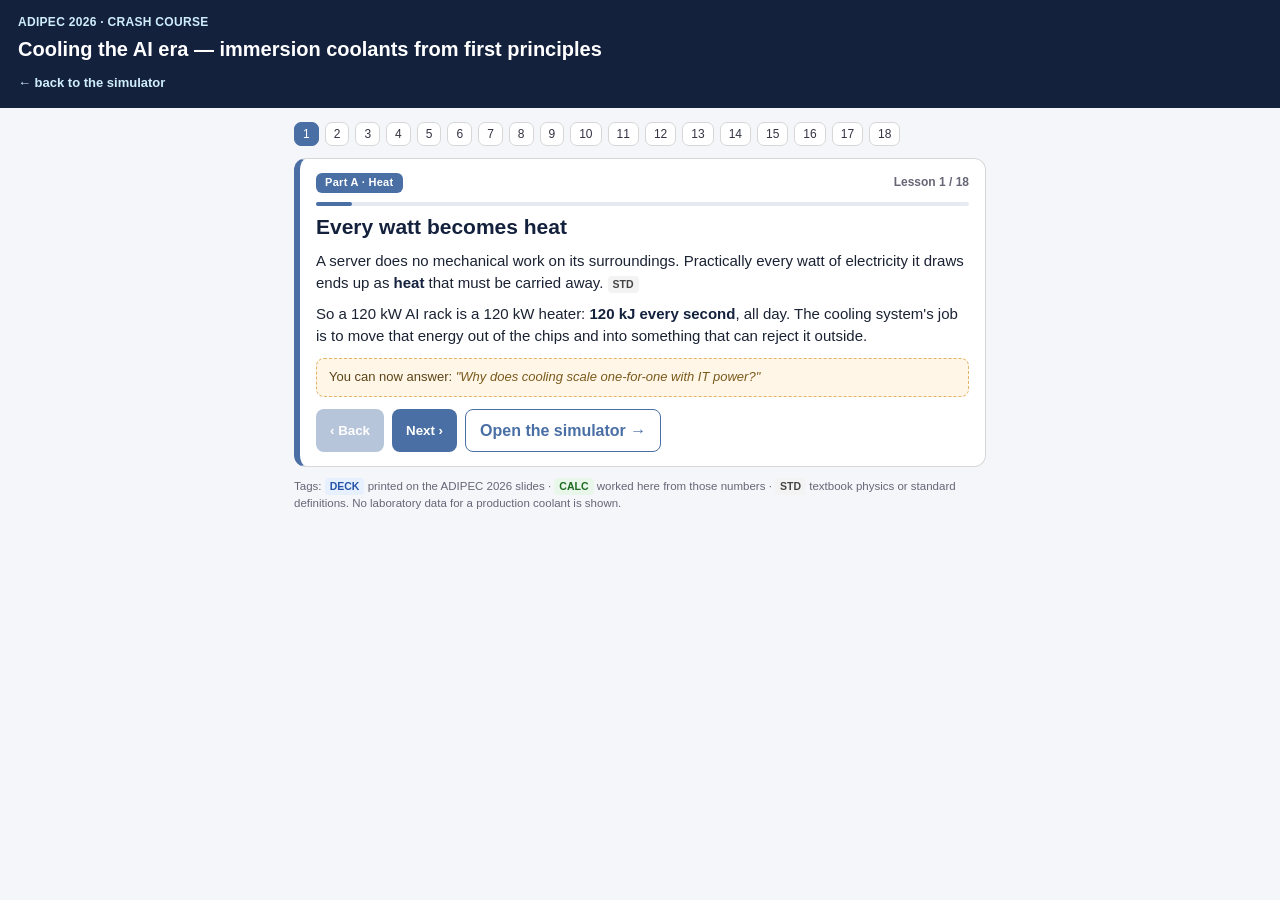
==== course.html @ 6c2c4c82 "Add files via upload" ====
<!DOCTYPE html>
<html lang="en">
<head>
<meta charset="utf-8">
<meta name="viewport" content="width=device-width, initial-scale=1">
<title>Immersion Coolant Crash Course</title>
<meta name="description" content="A fundamentals-to-expert crash course on single-phase immersion cooling and Group III base oil as a coolant: heat transfer, OCP figures of merit, dielectric and fire-safety properties, qualification and market sizing.">
<meta property="og:title" content="Immersion Coolant Crash Course">
<meta property="og:description" content="18 lessons, fundamentals → expert: why AI racks need liquid, how OCP scores a coolant, and how to defend Group III base oil as one.">
<meta property="og:type" content="website">
<link rel="stylesheet" href="style.css">
<style>
main{max-width:720px;display:block}
header{position:sticky;top:0;z-index:5}
header h1{margin-bottom:6px}
.toc{display:flex;flex-wrap:wrap;gap:6px;margin:0 0 12px}
.toc button{border:1px solid var(--line);background:#fff;border-radius:7px;padding:4px 8px;font-size:12px;cursor:pointer;color:#334}
.toc button.on{background:var(--cond);color:#fff;border-color:var(--cond)}
.toc button.done{border-color:var(--feas)}
.back{color:#cfeefc;font-size:13px;font-weight:700;text-decoration:none}
</style>
</head>
<body>
<header>
  <div class="eyebrow">ADIPEC 2026 · crash course</div>
  <h1>Cooling the AI era — immersion coolants from first principles</h1>
  <a class="back" href="index.html">← back to the simulator</a>
</header>
<main>
  <div id="toc" class="toc"></div>
  <div class="storycard">
    <div class="lessonhead"><span id="chapBadge" class="chapbadge"></span><span id="lessonCount"></span></div>
    <div class="progbar"><div id="progFill" class="progfill"></div></div>
    <h2 id="storyTitle"></h2>
    <div id="storyBody"></div>
    <div id="lessonCheck"></div>
    <div class="storynav">
      <button id="prevBtn">‹ Back</button>
      <button id="nextBtn">Next ›</button>
      <a class="ghost" href="index.html" style="text-decoration:none;padding:9px 14px;border-radius:8px;border:1px solid var(--cond);color:var(--cond);font-weight:700">Open the simulator →</a>
    </div>
  </div>
  <p class="fine">Tags: <span class="src ext">DECK</span> printed on the ADIPEC 2026 slides · <span class="src calc">CALC</span> worked here from those numbers · <span class="src std">STD</span> textbook physics or standard definitions. No laboratory data for a production coolant is shown.</p>
</main>
<script src="course.js"></script>
</body>
</html>
---- style.css ----
:root{
  --navy:#14213D; --cond:#4A6FA5; --warn:#C84C3A; --feas:#2E7D32;
  --band:#DCE6F1; --eyebrow:#1f6b86; --grey:#667; --line:#d7d7d7;
  --bg:#f4f6f9; --card:#fff;
}
*{box-sizing:border-box}
body{margin:0;font-family:-apple-system,Segoe UI,Roboto,Helvetica,Arial,sans-serif;
  color:#1a2233;background:var(--bg);line-height:1.45}
header{background:var(--navy);color:#fff;padding:14px 18px}
.eyebrow{color:#cfeefc;font-weight:700;font-size:12px;letter-spacing:.3px;text-transform:uppercase}
header h1{margin:4px 0 10px;font-size:20px;font-weight:800}
.modebar{display:flex;gap:8px}
.modebtn{background:#26385c;color:#cfe0f0;border:0;border-radius:8px;padding:8px 12px;font-weight:700;cursor:pointer;font-size:14px}
.modebtn.active{background:#cfeefc;color:var(--navy)}
main{max-width:1100px;margin:0 auto;padding:14px;display:grid;gap:14px}
@media(min-width:880px){
  main{grid-template-columns:340px 1fr;align-items:start}
  #story{grid-column:1 / -1}
  #controls{position:sticky;top:10px}
}
section{display:grid;gap:12px}
.hidden{display:none!important}

/* controls */
.grp{background:var(--card);border:1px solid var(--line);border-radius:12px;padding:12px 14px}
.grp h3{margin:0 0 8px;font-size:15px;color:var(--navy)}
.grp .hint{font-weight:400;color:var(--grey);font-size:12px}
label{display:block;font-size:13px;font-weight:600;margin:10px 0 4px}
label b{color:var(--navy)}
input[type=range]{width:100%;margin:6px 0 2px;accent-color:var(--cond)}
select{width:100%;padding:7px;border:1px solid var(--line);border-radius:8px;font-size:14px}
.seg{display:flex;gap:6px;margin-top:5px}
.seg button{flex:1;padding:8px;border:1px solid var(--cond);background:#fff;color:var(--cond);
  border-radius:8px;font-weight:700;font-size:12.5px;cursor:pointer}
.seg button.active{background:var(--cond);color:#fff}
.toggle{display:flex;align-items:center;gap:8px;font-size:14px}
.kreadout{font-size:13px;color:#333;margin:6px 0}
.src{display:inline-block;font-size:10.5px;font-weight:700;border-radius:4px;padding:1px 5px;margin-top:3px}
.src.ext{background:#e7f0ff;color:#2554a6}
.src.calc{background:#e9f6ea;color:#1d6b22}
.resetbtn{width:100%;padding:9px;border:1px solid var(--cond);background:#fff;color:var(--cond);border-radius:8px;font-weight:700;font-size:13px;cursor:pointer}
.resetbtn:hover{background:var(--cond);color:#fff}
.chartlegend{font-size:11px;color:#555;text-align:center;margin-top:2px}
.assume{font-size:11.5px;color:var(--grey);background:#fff;border:1px dashed var(--line);border-radius:10px;padding:8px 10px;margin-top:8px}
input[type=range]:disabled{opacity:.4} select:disabled{opacity:.5;background:#f3f3f3}
.assume a{color:var(--cond)}

/* verdict */
.verdict{border-radius:14px;padding:16px;color:#fff;text-align:center;transition:background .2s}
.verdict.pass{background:var(--feas)} .verdict.fail{background:var(--warn)} .verdict.none{background:#888}
.vlabel{font-size:13px;font-weight:700;opacity:.95}
.vbig{font-size:46px;font-weight:900;line-height:1.05;margin:2px 0}
.vsub{font-size:15px;font-weight:800;letter-spacing:.5px}
.vmargin{font-size:13px;opacity:.95;margin-top:2px}
.verdict .src{background:rgba(255,255,255,.18);color:#fff;margin-top:8px}

.card{background:var(--card);border:1px solid var(--line);border-radius:12px;padding:10px 12px}
.cardhd{font-size:13px;font-weight:800;color:var(--navy);margin-bottom:4px;display:flex;justify-content:space-between;align-items:center;gap:6px}
.card svg{width:100%;height:auto;display:block}
#outputs{grid-template-columns:1fr}
@media(min-width:560px){#outputs{grid-template-columns:1fr 1fr}
  .verdict,.card:not(.half),#outputs>.impact{grid-column:1 / -1}}
.warn{background:#fdeceb;color:var(--warn);border:1px solid #f0c0ba;border-radius:8px;padding:6px 8px;font-size:12px;font-weight:600;margin-top:6px}

.commercial .row,.impact .row{display:flex;justify-content:space-between;gap:8px;font-size:13px;padding:4px 0;border-bottom:1px dashed #eee}
.commercial b,.impact b{color:var(--navy)}
.ok{color:var(--feas);font-weight:800}.no{color:var(--warn);font-weight:800}
.impact .row:last-child{border:0}
.badge{display:inline-block;background:#e9f6ea;color:var(--feas);font-weight:800;font-size:12px;border-radius:6px;padding:3px 8px;margin-top:6px}

.modebar{overflow-x:auto;flex-wrap:nowrap;-webkit-overflow-scrolling:touch}
.modebtn{white-space:nowrap;flex:0 0 auto}
/* story / course */
.storycard{background:var(--card);border:1px solid var(--line);border-left:6px solid var(--cond);border-radius:12px;padding:14px 16px}
.lessonhead{display:flex;justify-content:space-between;align-items:center;font-size:12px;color:var(--grey);font-weight:700}
.chapbadge{background:var(--cond);color:#fff;border-radius:6px;padding:2px 9px;font-size:11px;letter-spacing:.3px}
.progbar{height:4px;background:#e6ebf2;border-radius:2px;margin:9px 0 6px}
.progfill{height:100%;background:var(--cond);border-radius:2px;transition:width .25s}
.storycard h2{margin:2px 0 8px;color:var(--navy);font-size:21px}
#storyBody{font-size:15px}
#storyBody p{margin:0 0 10px}
#storyBody b{color:var(--navy)}
/* equations */
.eqn{font-family:Georgia,'Times New Roman',serif;font-size:18px;text-align:center;
  background:#f6f9fc;border:1px solid #dfe7f1;border-radius:8px;padding:11px 10px;margin:10px 0;color:#16233b}
.eqn i{font-style:italic}
.eqn sub{font-size:.65em}
.frac{display:inline-flex;flex-direction:column;vertical-align:middle;text-align:center;margin:0 .25em}
.frac>span:first-child{border-bottom:1.6px solid currentColor;padding:0 .35em}
.frac>span:last-child{padding:2px .35em 0}
.eqnnote{font-size:12px;color:var(--grey);text-align:center;margin:-4px 0 10px;font-style:italic}
/* course content blocks */
.example{background:#f4f8f4;border-left:4px solid var(--feas);border-radius:0 8px 8px 0;padding:9px 12px;margin:10px 0;font-size:13.5px;color:#27402a}
.litnote{background:#eef3fb;border-left:4px solid var(--cond);border-radius:0 8px 8px 0;padding:9px 12px;margin:10px 0;font-size:13px;color:#22364f}
.defends{background:#fff6e8;border:1px dashed #e3b366;border-radius:8px;padding:9px 12px;margin:11px 0 2px;font-size:13px;color:#5a4416}
.defends i{color:#7a5a1a}
#storyBody sup{font-size:.65em}
/* predict-reveal */
.check{background:#fff8ec;border:1px solid #f0e0bd;border-radius:10px;padding:12px 13px;margin:12px 0}
.check .q{font-weight:800;color:var(--navy);margin-bottom:8px;font-size:14.5px}
.check .opt{display:block;width:100%;text-align:left;padding:10px 12px;margin:6px 0;border:1px solid var(--line);
  border-radius:8px;background:#fff;cursor:pointer;font-size:14px;color:#1a2233}
.check .opt:hover{border-color:var(--cond)}
.check .opt.correct{background:#e9f6ea;border-color:var(--feas);font-weight:700}
.check .opt.wrong{background:#fdeceb;border-color:var(--warn)}
.check .reveal{margin-top:9px;font-size:13.5px;color:#33404f;background:#fff;border-radius:8px;padding:9px 11px;border:1px dashed var(--line);display:none}
.check .reveal.show{display:block}
.storynav{display:flex;gap:8px;flex-wrap:wrap;margin-top:12px}
.storynav button{background:var(--cond);color:#fff;border:0;border-radius:8px;padding:9px 14px;font-weight:700;cursor:pointer}
.storynav .ghost{background:#fff;color:var(--cond);border:1px solid var(--cond)}
.storynav button:disabled{opacity:.4;cursor:default}

/* history */
#history{grid-column:1 / -1;gap:18px}
.histblock{background:var(--card);border:1px solid var(--line);border-radius:12px;padding:14px 16px}
.histblock .heyebrow{color:var(--warn);font-weight:800;font-size:11px;letter-spacing:1.2px;text-transform:uppercase}
.histblock h2{margin:3px 0 2px;color:var(--navy);font-size:19px}
.histblock .hintro{color:var(--grey);font-size:13px;font-style:italic;margin:0 0 12px}
.stages{display:grid;gap:10px}
@media(min-width:760px){.stages{grid-template-columns:repeat(var(--n,3),1fr)}}
.stage{border:1px solid var(--line);border-top:4px solid var(--cond);border-radius:10px;padding:10px 12px;background:#fbfcfe}
.stage.fail{border-top-color:var(--warn)} .stage.win{border-top-color:var(--feas)}
.stage .stag{font-size:11px;font-weight:800;color:var(--grey);letter-spacing:.4px;text-transform:uppercase}
.stage h4{margin:4px 0 5px;color:var(--navy);font-size:16px}
.stage p{margin:0;font-size:12.5px;color:#33404f}
.htake{margin-top:12px;background:var(--navy);color:#eaf2fb;border-radius:8px;padding:9px 12px;font-size:12.5px;font-weight:600}
.htake b{color:#bfe3ff}
/* tough Q&A */
#qa{grid-column:1 / -1;gap:14px}
.qaintro{background:var(--navy);color:#eaf2fb;border-radius:12px;padding:13px 16px;font-size:13.5px}
.qaintro b{color:#bfe3ff}
.qalegend{display:flex;flex-wrap:wrap;gap:6px;margin-top:8px}
.qacat{background:var(--card);border:1px solid var(--line);border-radius:12px;padding:12px 15px}
.qacat>h3{margin:0 0 3px;color:var(--navy);font-size:16px}
.qacat>.cdesc{font-size:12px;color:var(--grey);font-style:italic;margin:0 0 6px}
.qaitem{border-top:1px solid #eef1f5}
.qaq{cursor:pointer;padding:11px 0;font-weight:700;font-size:14px;color:#1a2233;display:flex;gap:9px;align-items:flex-start}
.qaq .tw{color:var(--cond);flex:0 0 auto;transition:transform .15s}
.qaitem.open .qaq .tw{transform:rotate(90deg)}
.qaa{display:none;padding:0 0 13px 24px;font-size:13.5px;color:#33404f;line-height:1.5}
.qaitem.open .qaa{display:block}
.qaa b{color:var(--navy)}
.qatag{display:inline-block;font-size:10px;font-weight:800;border-radius:4px;padding:1px 6px;margin:0 4px 8px 0}
.qatag.calc{background:#e9f6ea;color:#1d6b22}
.qatag.ext{background:#e7f0ff;color:#2554a6}
.qatag.scope{background:#f0eef5;color:#5a4a7a}
.qatag.design{background:#fff1e0;color:#9a5a13}
.qatry{font-size:12.5px;color:var(--cond);font-weight:700;margin-top:7px;background:#f2f6fb;border-radius:7px;padding:6px 9px}
footer{max-width:1100px;margin:10px auto 40px;padding:14px;font-size:12.5px;color:#333}
footer h3{color:var(--navy);font-size:14px}
#reflist a{color:var(--cond);text-decoration:none}
#reflist div{padding:2px 0}
.fine{color:var(--grey);font-size:11.5px;margin-top:8px}
code{background:#eef;border-radius:4px;padding:0 4px}
#loading{position:fixed;inset:0;background:rgba(244,246,249,.95);display:flex;align-items:center;justify-content:center;font-weight:700;color:var(--navy);font-size:16px;z-index:50}
.curvelbl{font:700 9px sans-serif}
.axis{stroke:#bbb;stroke-width:1}.grid{stroke:#eee;stroke-width:1}
.tick{font:8px sans-serif;fill:#888}

/* ---- ADIPEC simulator additions ---- */
.linkbtn{text-decoration:none;display:inline-block}
.verdict.amber{background:#B7791F}
table.score{width:100%;border-collapse:collapse;font-size:12.5px}
table.score th{text-align:left;color:var(--grey);font-weight:700;font-size:11px;border-bottom:1px solid var(--line);padding:4px 5px}
table.score td{border-bottom:1px dashed #eee;padding:6px 5px;vertical-align:top}
table.score .why{font-size:11px;color:var(--grey);font-style:italic;margin-top:2px}
.pill{display:inline-block;font-size:9.5px;font-weight:800;color:#fff;background:var(--cond);border-radius:4px;padding:0 5px;margin-right:3px;text-transform:uppercase;letter-spacing:.3px}
.st{display:inline-block;font-size:10.5px;font-weight:800;border-radius:5px;padding:2px 6px;white-space:nowrap}
.st.pass{background:#e9f6ea;color:var(--feas)} .st.near{background:#fff1e0;color:#9a5a13}
.st.test{background:#f0eef5;color:#5a4a7a} .st.fail{background:#fdeceb;color:var(--warn)}
.numrow{display:flex;justify-content:space-between;align-items:center;gap:8px;font-weight:600;margin:7px 0}
.numrow input{width:96px;padding:5px 7px;border:1px solid var(--line);border-radius:7px;font-size:14px;text-align:right}
.qatag.deck{background:#e7f0ff;color:#2554a6}
.qatag.std{background:#f3f3f3;color:#444}
.src.std{background:#f3f3f3;color:#444}
@media(max-width:480px){table.score{font-size:11.5px} table.score td,table.score th{padding:5px 3px}}
@media(min-width:880px){#controls.hidden + #outputs{grid-column:1 / -1}}
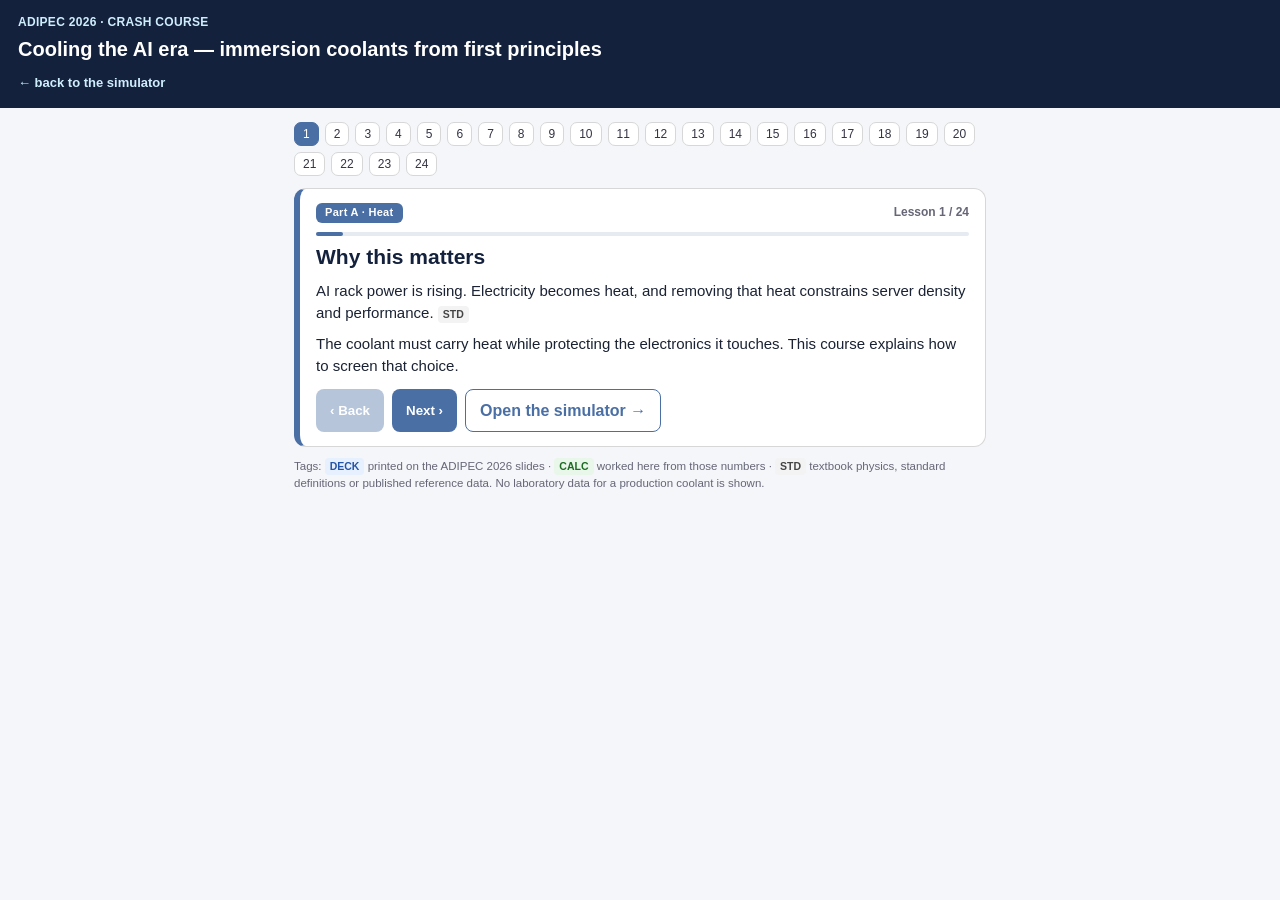
==== commit 7119b384: "Sync public companion with slide values and expand crash course" ====
--- a/course.html
+++ b/course.html
@@ -6,7 +6,7 @@
 <title>Immersion Coolant Crash Course</title>
 <meta name="description" content="A fundamentals-to-expert crash course on single-phase immersion cooling and Group III base oil as a coolant: heat transfer, OCP figures of merit, dielectric and fire-safety properties, qualification and market sizing.">
 <meta property="og:title" content="Immersion Coolant Crash Course">
-<meta property="og:description" content="18 lessons, fundamentals → expert: why AI racks need liquid, how OCP scores a coolant, and how to defend Group III base oil as one.">
+<meta property="og:description" content="A guided course, fundamentals → expert: why AI racks need liquid, how OCP scores a coolant, and how to defend Group III base oil as one.">
 <meta property="og:type" content="website">
 <link rel="stylesheet" href="style.css">
 <style>
@@ -40,7 +40,7 @@
       <a class="ghost" href="index.html" style="text-decoration:none;padding:9px 14px;border-radius:8px;border:1px solid var(--cond);color:var(--cond);font-weight:700">Open the simulator →</a>
     </div>
   </div>
-  <p class="fine">Tags: <span class="src ext">DECK</span> printed on the ADIPEC 2026 slides · <span class="src calc">CALC</span> worked here from those numbers · <span class="src std">STD</span> textbook physics or standard definitions. No laboratory data for a production coolant is shown.</p>
+  <p class="fine">Tags: <span class="src ext">DECK</span> printed on the ADIPEC 2026 slides · <span class="src calc">CALC</span> worked here from those numbers · <span class="src std">STD</span> textbook physics, standard definitions or published reference data. No laboratory data for a production coolant is shown.</p>
 </main>
 <script src="course.js"></script>
 </body>
--- a/style.css
+++ b/style.css
@@ -175,3 +175,5 @@
 .src.std{background:#f3f3f3;color:#444}
 @media(max-width:480px){table.score{font-size:11.5px} table.score td,table.score th{padding:5px 3px}}
 @media(min-width:880px){#controls.hidden + #outputs{grid-column:1 / -1}}
+
+.course-start{display:inline-block;background:#fff;color:var(--navy);font-weight:800;padding:12px 18px;text-decoration:none}
